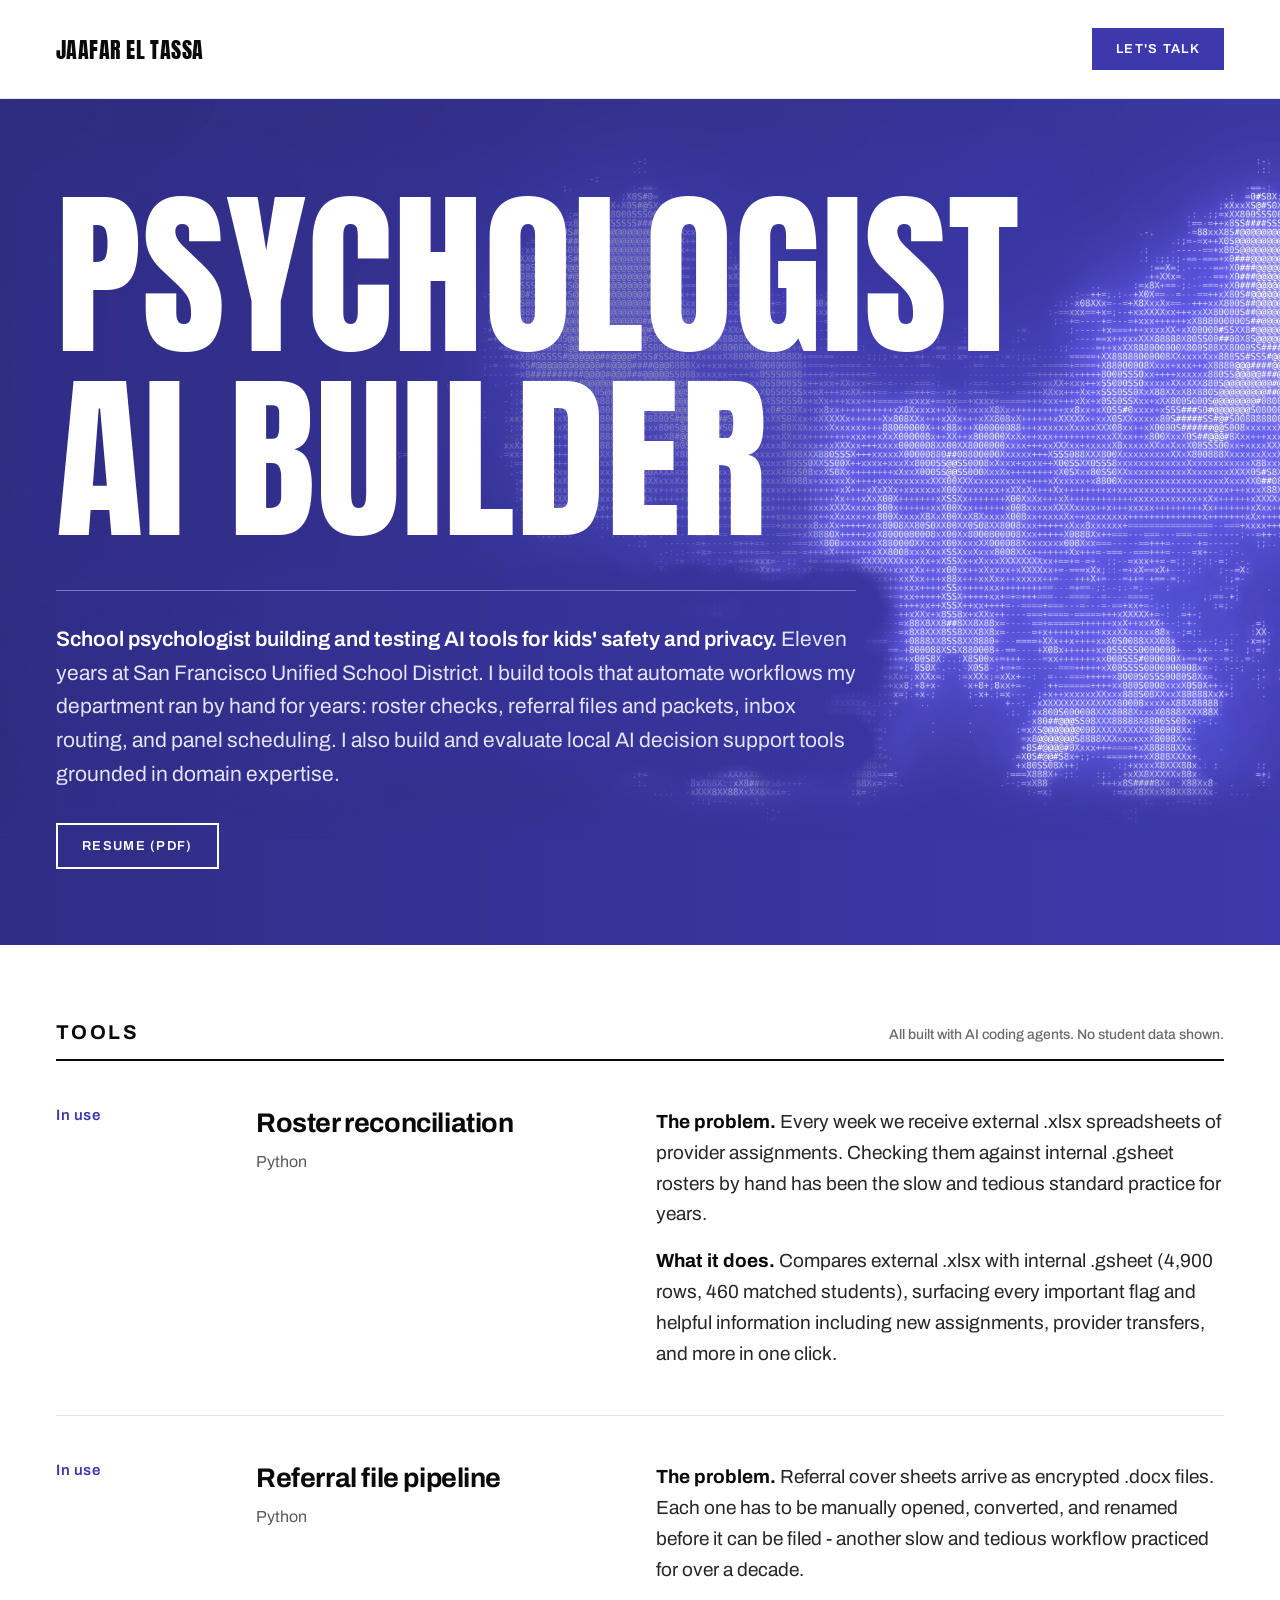
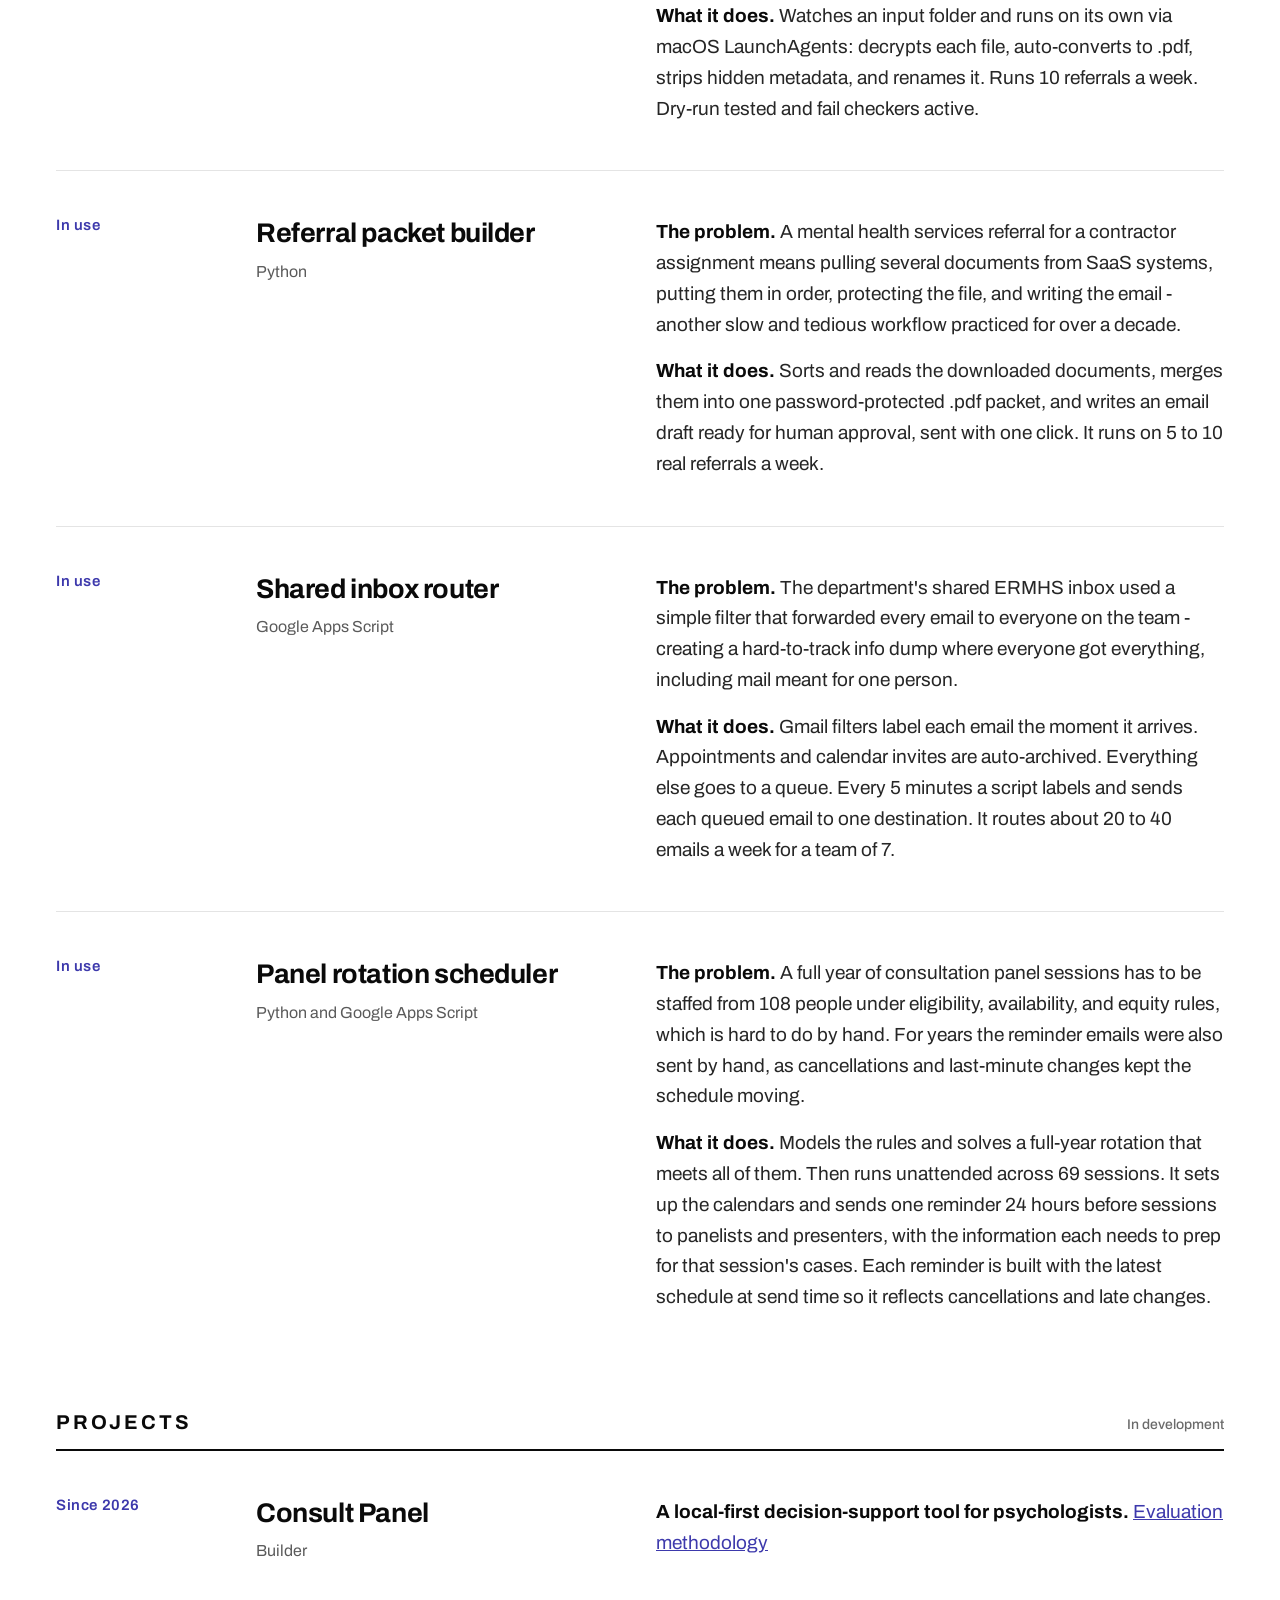
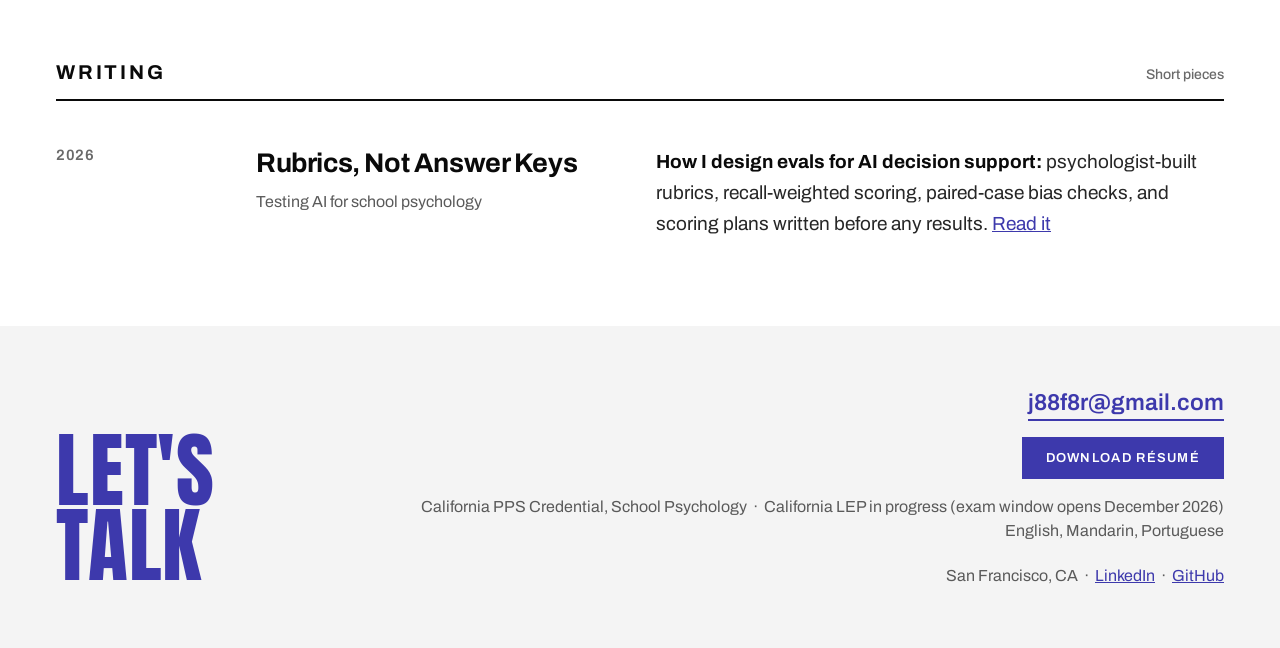
==== index.html @ ced7caca "Temporary preview of site-refresh-2026-10-07 (1c26b8d), noindex, no CNAME" ====
<!doctype html>
<html lang="en">
<head>
<meta charset="utf-8">
<meta name="robots" content="noindex, nofollow">
<meta name="viewport" content="width=device-width, initial-scale=1">
<title>Jaafar El Tassa · School Psychologist</title>
<meta name="description" content="Jaafar El Tassa: school psychologist in San Francisco, building and testing AI tools for kids' safety and privacy.">
<meta property="og:type" content="website">
<meta property="og:title" content="Jaafar El Tassa · School Psychologist">
<meta property="og:description" content="School psychologist and AI builder in San Francisco.">
<meta name="theme-color" content="#3D39AC">
<link rel="icon" href="data:image/svg+xml,%3Csvg xmlns='http://www.w3.org/2000/svg' viewBox='0 0 64 64'%3E%3Crect width='64' height='64' fill='%233D39AC'/%3E%3Cpath d='M38 14v26c0 7-4 11-11 11-3 0-6-1-8-2l2-6c2 1 4 1 5 1 3 0 4-2 4-5V14z' fill='%23fff'/%3E%3C/svg%3E">
<link rel="stylesheet" href="fonts.css">
<style>
  :root {
    --blue: #3D39AC;
    --blue-dark: #302D86;
    --ink: #0A0A0A;
    --body: #262626;
    --muted: #5A5A5A;
    --faint: #6A6A6A;
    --rule: #E4E4E4;
    --paper: #FFFFFF;
    --footer: #F4F4F4;
    --pad: 56px;
    color-scheme: light;
  }
  * { box-sizing: border-box; }
  html { -webkit-text-size-adjust: 100%; }
  body { margin: 0; background: var(--paper); color: var(--ink); font-family: 'Archivo', system-ui, -apple-system, 'Segoe UI', sans-serif; }
  a { color: var(--blue); }
  a:hover { color: var(--blue-dark); }
  a:focus-visible { outline: 3px solid var(--blue); outline-offset: 3px; }
  .wrap { max-width: 1280px; margin: 0 auto; padding: 0 var(--pad); }

  /* Top bar */
  .top { border-bottom: 1px solid var(--rule); }
  .top .wrap { display: flex; justify-content: space-between; align-items: center; padding-top: 28px; padding-bottom: 28px; gap: 16px; }
  .wordmark { font-family: 'Anton', Impact, sans-serif; font-size: 22px; letter-spacing: 0.02em; text-transform: uppercase; }
  .btn { display: inline-block; font-size: 13px; font-weight: 600; letter-spacing: 0.1em; text-transform: uppercase; text-decoration: none; }
  .btn-blue { padding: 14px 24px; background: var(--blue); color: #FFFFFF; }
  .btn-blue:hover { background: var(--blue-dark); color: #FFFFFF; }
  .btn-solid { padding: 14px 24px; background: var(--blue); color: #FFFFFF; }
  .btn-solid:hover { background: var(--blue-dark); color: #FFFFFF; }

  /* Banner */
  .hero { background: var(--blue); color: #FFFFFF; }
  .hero .wrap { padding-top: 84px; padding-bottom: 76px; display: flex; flex-direction: column; gap: 40px; }
  .hero h1 { margin: 0; font-family: 'Anton', Impact, sans-serif; font-weight: 400; font-size: min(180px, calc((100vw - 112px) / 5.6)); line-height: 1.02; letter-spacing: 0.005em; text-transform: uppercase; }
  .hero p { margin: 0; max-width: 800px; font-size: 21px; line-height: 1.6; color: #E4E3F5; border-top: 1px solid #7A77C5; padding-top: 32px; }

  /* Sections */
  .block { padding-top: 52px; }
  .block:first-child { padding-top: 76px; }
  .block-head { display: flex; justify-content: space-between; align-items: baseline; border-bottom: 2px solid var(--ink); padding-bottom: 16px; }
  .block-head h2 { margin: 0; font-size: 20px; font-weight: 700; letter-spacing: 0.14em; text-transform: uppercase; }
  .block-head span { font-size: 14px; font-weight: 500; color: var(--faint); }

  /* Entries */
  .entry { display: grid; grid-template-columns: repeat(12, minmax(0, 1fr)); column-gap: 32px; padding: 46px 0; border-bottom: 1px solid var(--rule); }
  .entry:last-child { border-bottom: 0; }
  .when { grid-column: span 2; font-size: 15px; font-weight: 600; letter-spacing: 0.04em; color: var(--faint); }
  .when.current { color: var(--blue); }
  .role { grid-column: span 4; padding-right: 24px; }
  .role h3 { margin: 0 0 10px; font-size: 27px; font-weight: 700; line-height: 1.2; letter-spacing: -0.015em; }
  .org { margin: 0; font-size: 16px; line-height: 1.5; color: var(--muted); }
  .points { grid-column: span 6; margin: 0; padding: 0; list-style: none; display: flex; flex-direction: column; gap: 16px; font-size: 19px; line-height: 1.62; color: var(--body); }
  .points strong { font-weight: 700; color: var(--ink); }

  /* Contact */
  .contact { margin-top: 40px; background: var(--footer); }
  .contact .wrap { padding-top: 64px; padding-bottom: 64px; display: flex; justify-content: space-between; align-items: flex-end; gap: 48px; }
  .talk { margin: 0; font-family: 'Anton', Impact, sans-serif; font-weight: 400; font-size: 82px; line-height: 0.92; letter-spacing: 0.01em; text-transform: uppercase; color: var(--blue); }
  .contact-links { display: flex; flex-direction: column; gap: 16px; align-items: flex-end; }
  .email { font-size: 23px; font-weight: 600; text-decoration: none; border-bottom: 2px solid var(--blue); padding-bottom: 4px; }
  .meta { margin-top: 8px; font-size: 16px; color: var(--muted); }
  .note { font-size: 14px; color: var(--muted); }

  /* Phone and narrow tablet */
  @media (max-width: 860px) {
    :root { --pad: 20px; }
    .top .wrap { padding-top: 16px; padding-bottom: 16px; }
    .wordmark { font-size: 16px; }
    .btn-blue { padding: 15px 18px; font-size: 11px; }
    .hero .wrap { padding-top: 44px; padding-bottom: 40px; gap: 28px; }
    .hero h1 { font-size: calc((100vw - 40px) / 5.6); line-height: 1.02; }
    .hero p { font-size: 18px; padding-top: 24px; }
    .block, .block:first-child { padding-top: 40px; }
    .block + .block { padding-top: 28px; }
    .block-head { padding-bottom: 12px; }
    .block-head h2 { font-size: 17px; }
    .block-head span { display: none; }
    .entry { display: flex; flex-direction: column; gap: 12px; padding: 30px 0; }
    .when { font-size: 13px; letter-spacing: 0.06em; text-transform: uppercase; }
    .role { padding-right: 0; }
    .role h3 { font-size: 24px; margin-bottom: 12px; }
    .org { font-size: 15px; }
    .points { gap: 14px; font-size: 17px; margin-top: 6px; }
    .contact .wrap { flex-direction: column; align-items: stretch; gap: 20px; padding-top: 40px; padding-bottom: 40px; }
    .talk { font-size: 52px; }
    .talk br { display: none; }
    .contact-links { align-items: flex-start; gap: 20px; }
    .email { font-size: 18px; }
    .btn-solid { align-self: stretch; text-align: center; font-size: 12px; padding: 17px 20px; }
    .meta { margin-top: 0; font-size: 15px; }
  }

  /* ---- Added for the new sections (same tokens as above) ---- */
  .hero p strong { color: #FFFFFF; font-weight: 600; }
  .hero a { color: #FFFFFF; }
  .hero a:hover { color: #E4E3F5; }
  .hero .btn-ghost { align-self: flex-start; margin-top: -8px; padding: 14px 24px; border: 2px solid #FFFFFF; color: #FFFFFF; }
  .hero .btn-ghost:hover { background: #FFFFFF; color: var(--blue); }
  .creds { font-size: 16px; line-height: 1.5; color: var(--muted); text-align: right; }
  @media (max-width: 860px) {
    .creds { font-size: 15px; text-align: left; }
    .block-head { flex-wrap: wrap; row-gap: 6px; }
    .block-head span.keep { display: block; width: 100%; font-size: 13px; }
    .hero .btn-ghost { align-self: stretch; margin-top: -4px; text-align: center; font-size: 12px; padding: 15px 20px; }
  }
  /* ---- Hero inkblot v9 (hero-ink-v9.js + fallback videos) ---- */
  .hero { position: relative; overflow: hidden; isolation: isolate; background: linear-gradient(90deg, #302D86, #3D39AC); }
  .hero-bg { position: absolute; z-index: -1; pointer-events: none; display: block; }
  /* No-JS / pre-JS defaults. hero-ink-v9.js then positions the active video exactly where the live blot goes
     and replaces these masks with a per-text-line mask (also applied to the poster). */
  .hero-bg-d { top: 0; right: 0; width: 100%; height: 100%; object-fit: cover; object-position: 100% 0%;
    -webkit-mask-image: linear-gradient(90deg, transparent calc(100% - 330px), #000 calc(100% - 170px));
            mask-image: linear-gradient(90deg, transparent calc(100% - 330px), #000 calc(100% - 170px)); }
  .hero-bg-m { display: none; }
  @media (max-width: 860px) {
    .hero { background: #3D39AC; }
    .hero .wrap { padding-top: calc(min(100vw, 560px) * 0.359); }   /* top zone for the blot: 140 px at 390 px wide */
    .hero-bg-d { display: none; }
    .hero-bg-m { display: block; top: 0; right: 0; width: min(100%, 560px); height: auto; aspect-ratio: 1080 / 1152;
      -webkit-mask-image: linear-gradient(#000 30%, rgba(0,0,0,.3) 35%, rgba(0,0,0,.3) 62%, transparent 70%);
              mask-image: linear-gradient(#000 30%, rgba(0,0,0,.3) 35%, rgba(0,0,0,.3) 62%, transparent 70%); }
  }
  .hero-ink { opacity: 0; transition: opacity .8s ease; }
  .hero-ink.on { opacity: 1; }
  .ink-live video.hero-bg { visibility: hidden; }
  /* ------------------------------------------------------------- */
</style>
</head>
<body>

<header class="top">
  <div class="wrap">
    <span class="wordmark">Jaafar El Tassa</span>
    <a class="btn btn-blue" href="#contact" data-e="moc.liamg|r8f88j">Let's talk</a>
  </div>
</header>

<section class="hero">
  <video class="hero-bg hero-bg-d" muted loop playsinline preload="none" poster="assets/hero/hero-poster-v9.jpg" aria-hidden="true" tabindex="-1" disablepictureinpicture>
    <source src="assets/hero/hero-loop-v9.webm" type="video/webm">
    <source src="assets/hero/hero-loop-v9.mp4" type="video/mp4">
  </video>
  <video class="hero-bg hero-bg-m" muted loop playsinline preload="none" poster="assets/hero/hero-poster-v9-mobile.jpg" aria-hidden="true" tabindex="-1" disablepictureinpicture>
    <source src="assets/hero/hero-loop-v9-mobile.webm" type="video/webm">
    <source src="assets/hero/hero-loop-v9-mobile.mp4" type="video/mp4">
  </video>
  <div class="wrap">
    <h1>Psychologist<br>AI Builder</h1>
    <p><strong>School psychologist building and testing AI tools for kids' safety and privacy.</strong> Eleven years at San Francisco Unified School District. I build tools that automate workflows my department ran by hand for years: roster checks, referral files and packets, inbox routing, and panel scheduling. I also build and evaluate local AI decision support tools grounded in domain expertise.</p>
    <a class="btn btn-ghost" href="Jaafar_El_Tassa_Resume.pdf">Resume (PDF)</a>
  </div>
</section>

<main class="wrap">

  <!-- ============ TOOLS ============ -->
  <section class="block">
    <div class="block-head">
      <h2>Tools</h2>
      <span class="keep">All built with AI coding agents. No student data shown.</span>
    </div>

    <article class="entry">
      <div class="when current">In use</div>
      <div class="role">
        <h3>Roster reconciliation</h3>
        <p class="org">Python</p>
      </div>
      <ul class="points">
        <li><strong>The problem.</strong> Every week we receive external .xlsx spreadsheets of provider assignments. Checking them against internal .gsheet rosters by hand has been the slow and tedious standard practice for years.</li>
        <li><strong>What it does.</strong> Compares external .xlsx with internal .gsheet (4,900 rows, 460 matched students), surfacing every important flag and helpful information including new assignments, provider transfers, and more in one click.</li>
      </ul>
    </article>
    <article class="entry">
      <div class="when current">In use</div>
      <div class="role">
        <h3>Referral file pipeline</h3>
        <p class="org">Python</p>
      </div>
      <ul class="points">
        <li><strong>The problem.</strong> Referral cover sheets arrive as encrypted .docx files. Each one has to be manually opened, converted, and renamed before it can be filed - another slow and tedious workflow practiced for over a decade.</li>
        <li><strong>What it does.</strong> Watches an input folder and runs on its own via macOS LaunchAgents: decrypts each file, auto-converts to .pdf, strips hidden metadata, and renames it. Runs 10 referrals a week. Dry-run tested and fail checkers active.</li>
      </ul>
    </article>
    <article class="entry">
      <div class="when current">In use</div>
      <div class="role">
        <h3>Referral packet builder</h3>
        <p class="org">Python</p>
      </div>
      <ul class="points">
        <li><strong>The problem.</strong> A mental health services referral for a contractor assignment means pulling several documents from SaaS systems, putting them in order, protecting the file, and writing the email - another slow and tedious workflow practiced for over a decade.</li>
        <li><strong>What it does.</strong> Sorts and reads the downloaded documents, merges them into one password-protected .pdf packet, and writes an email draft ready for human approval, sent with one click. It runs on 5 to 10 real referrals a week.</li>
      </ul>
    </article>
    <article class="entry">
      <div class="when current">In use</div>
      <div class="role">
        <h3>Shared inbox router</h3>
        <p class="org">Google Apps Script</p>
      </div>
      <ul class="points">
        <li><strong>The problem.</strong> The department's shared ERMHS inbox used a simple filter that forwarded every email to everyone on the team - creating a hard-to-track info dump where everyone got everything, including mail meant for one person.</li>
        <li><strong>What it does.</strong> Gmail filters label each email the moment it arrives. Appointments and calendar invites are auto-archived. Everything else goes to a queue. Every 5 minutes a script labels and sends each queued email to one destination. It routes about 20 to 40 emails a week for a team of 7.</li>
      </ul>
    </article>
    <article class="entry">
      <div class="when current">In use</div>
      <div class="role">
        <h3>Panel rotation scheduler</h3>
        <p class="org">Python and Google Apps Script</p>
      </div>
      <ul class="points">
        <li><strong>The problem.</strong> A full year of consultation panel sessions has to be staffed from 108 people under eligibility, availability, and equity rules, which is hard to do by hand. For years the reminder emails were also sent by hand, as cancellations and last-minute changes kept the schedule moving.</li>
        <li><strong>What it does.</strong> Models the rules and solves a full-year rotation that meets all of them. Then runs unattended across 69 sessions. It sets up the calendars and sends one reminder 24 hours before sessions to panelists and presenters, with the information each needs to prep for that session's cases. Each reminder is built with the latest schedule at send time so it reflects cancellations and late changes.</li>
      </ul>
    </article>
  </section>

  <!-- ============ CONSULT PANEL ============ -->
  <section class="block">
    <div class="block-head">
      <h2>Projects</h2>
      <span>In development</span>
    </div>

    <article class="entry">
      <div class="when current">Since 2026</div>
      <div class="role">
        <h3>Consult Panel</h3>
        <p class="org">Builder</p>
      </div>
      <ul class="points">
        <li><strong>A local-first decision-support tool for psychologists.</strong> <a href="https://github.com/888bold888/criterium-methodology">Evaluation methodology</a></li>
      </ul>
    </article>
  </section>

  <!-- ============ WRITING ============ -->
  <section class="block">
    <div class="block-head">
      <h2>Writing</h2>
      <span>Short pieces</span>
    </div>

    <article class="entry">
      <div class="when">2026</div>
      <div class="role">
        <h3>Rubrics, Not Answer Keys</h3>
        <p class="org">Testing AI for school psychology</p>
      </div>
      <ul class="points">
        <li><strong>How I design evals for AI decision support:</strong> psychologist-built rubrics, recall-weighted scoring, paired-case bias checks, and scoring plans written before any results. <a href="writing/rubrics-not-answer-keys.html">Read it</a></li>
      </ul>
    </article>
  </section>

</main>

<footer class="contact" id="contact">
  <div class="wrap">
    <h2 class="talk">Let's<br> talk</h2>
    <div class="contact-links">
      <a class="email" href="#contact" data-e="moc.liamg|r8f88j" data-show>Email me</a>
      <noscript><span class="note">My email address is in the résumé PDF.</span></noscript>
      <a class="btn btn-solid" href="Jaafar_El_Tassa_Resume.pdf">Download résumé</a>
      <span class="creds">California PPS Credential, School Psychology &nbsp;&middot;&nbsp; California LEP in progress (exam window opens December 2026)<br>English, Mandarin, Portuguese</span>
      <span class="meta">San Francisco, CA &nbsp;&middot;&nbsp; <a href="https://linkedin.com/in/eltassa">LinkedIn</a> &nbsp;&middot;&nbsp; <a href="https://github.com/888bold888">GitHub</a></span>
    </div>
  </div>
</footer>

<script>
  // Builds the email links in the browser so the address never appears in the page source.
  document.querySelectorAll('[data-e]').forEach(function (a) {
    var addr = a.getAttribute('data-e').split('').reverse().join('').replace('|', '@');
    a.href = 'mailto:' + addr;
    if (a.hasAttribute('data-show')) a.textContent = addr;
  });
</script>
<script src="assets/hero/hero-ink-v9.js"></script>
</body>
</html>
---- fonts.css ----
/* Self-hosted fonts: Anton and Archivo (SIL Open Font License). No requests to Google. Do not edit. */
@font-face{font-family:'Anton';font-style:normal;font-weight:400;font-display:swap;src:url([data-uri]) format('woff2');}
@font-face{font-family:'Archivo';font-style:normal;font-weight:400;font-display:swap;src:url([data-uri]) format('woff2');}
@font-face{font-family:'Archivo';font-style:normal;font-weight:500;font-display:swap;src:url([data-uri]) format('woff2');}
@font-face{font-family:'Archivo';font-style:normal;font-weight:600;font-display:swap;src:url([data-uri]) format('woff2');}
@font-face{font-family:'Archivo';font-style:normal;font-weight:700;font-display:swap;src:url([data-uri]) format('woff2');}
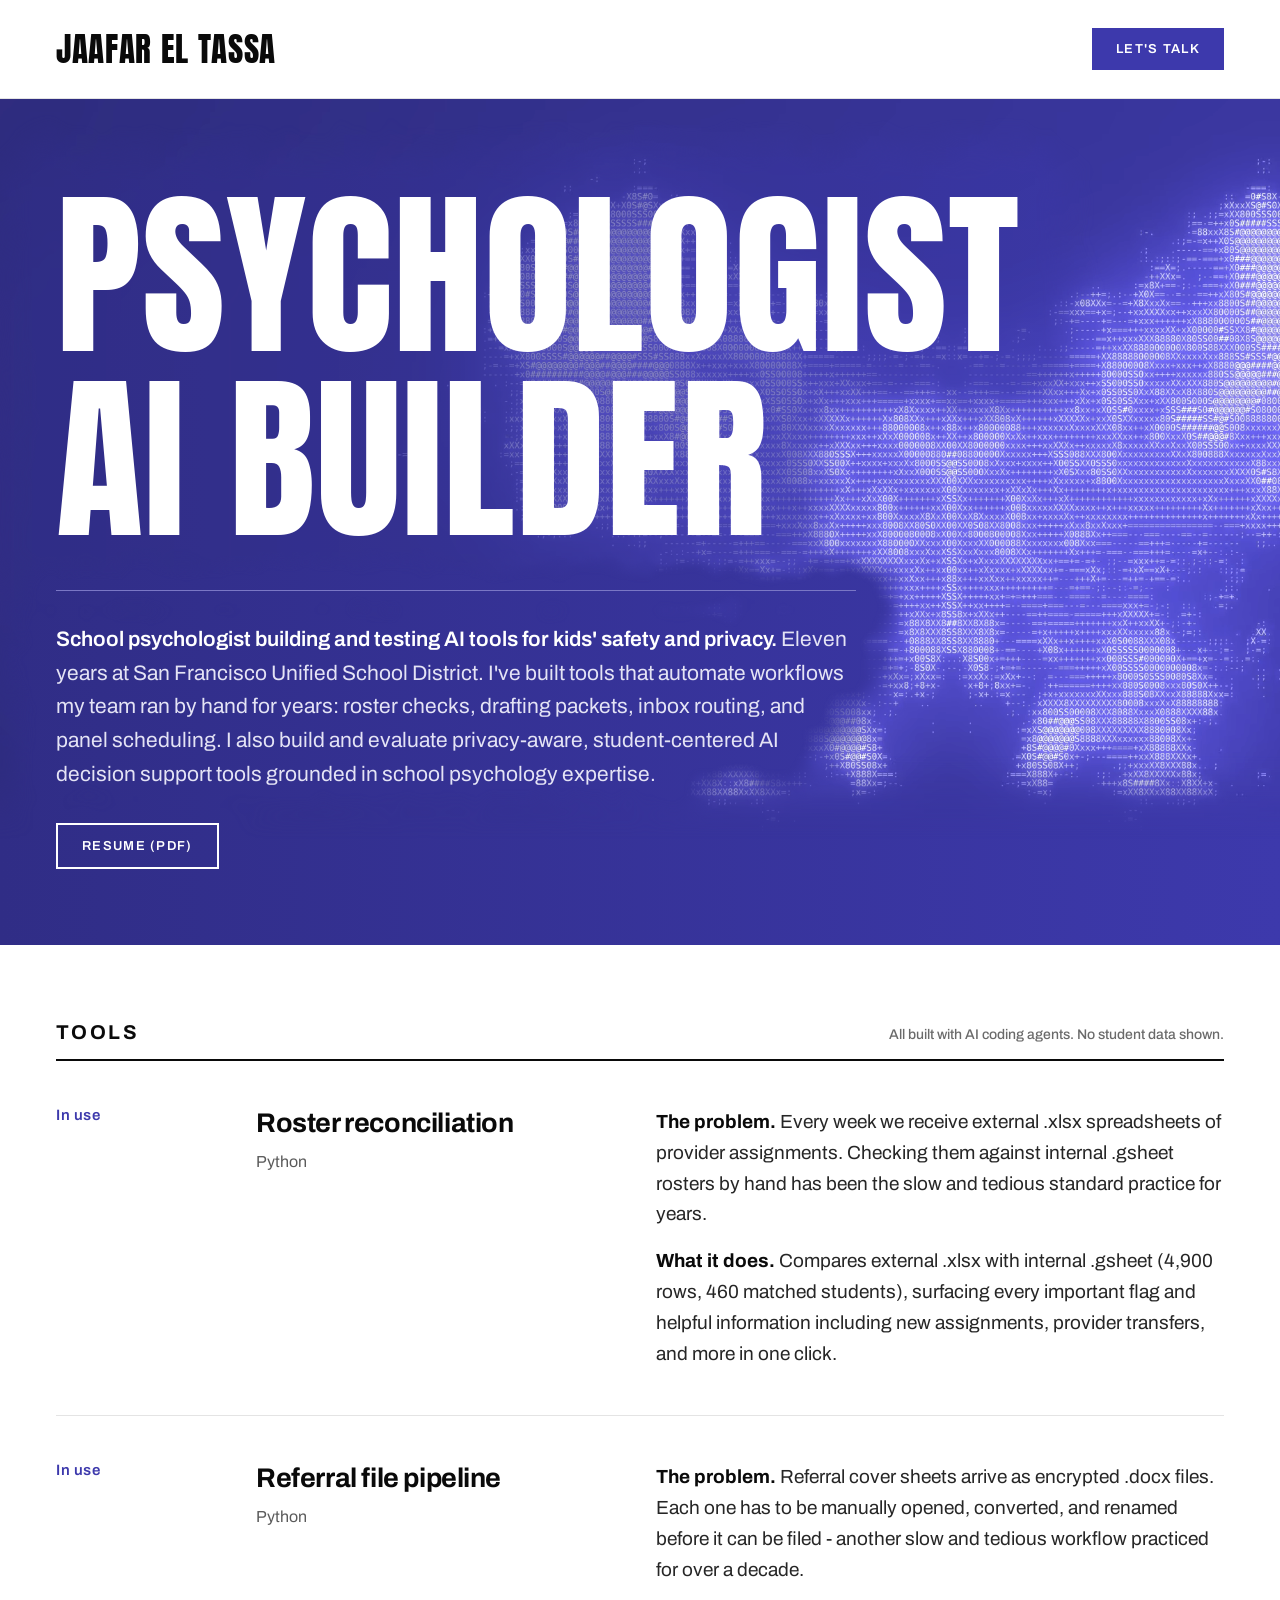
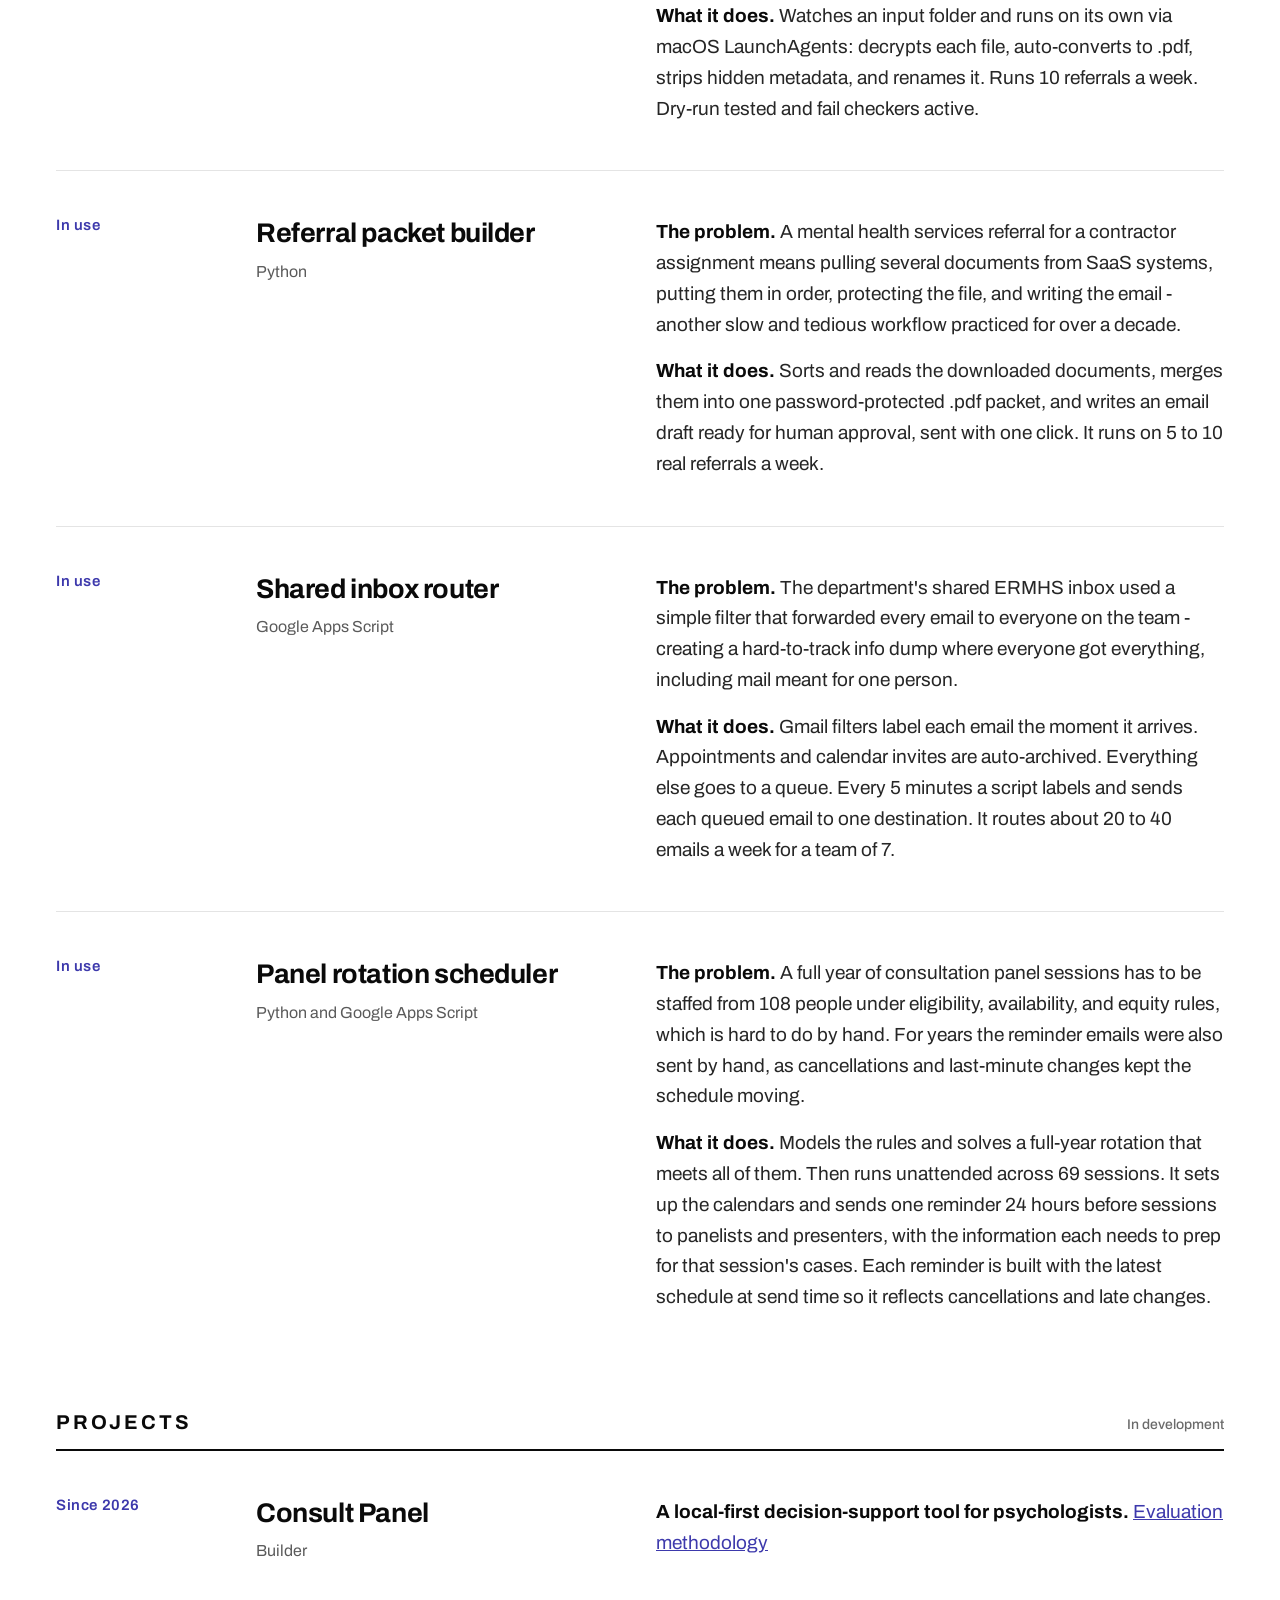
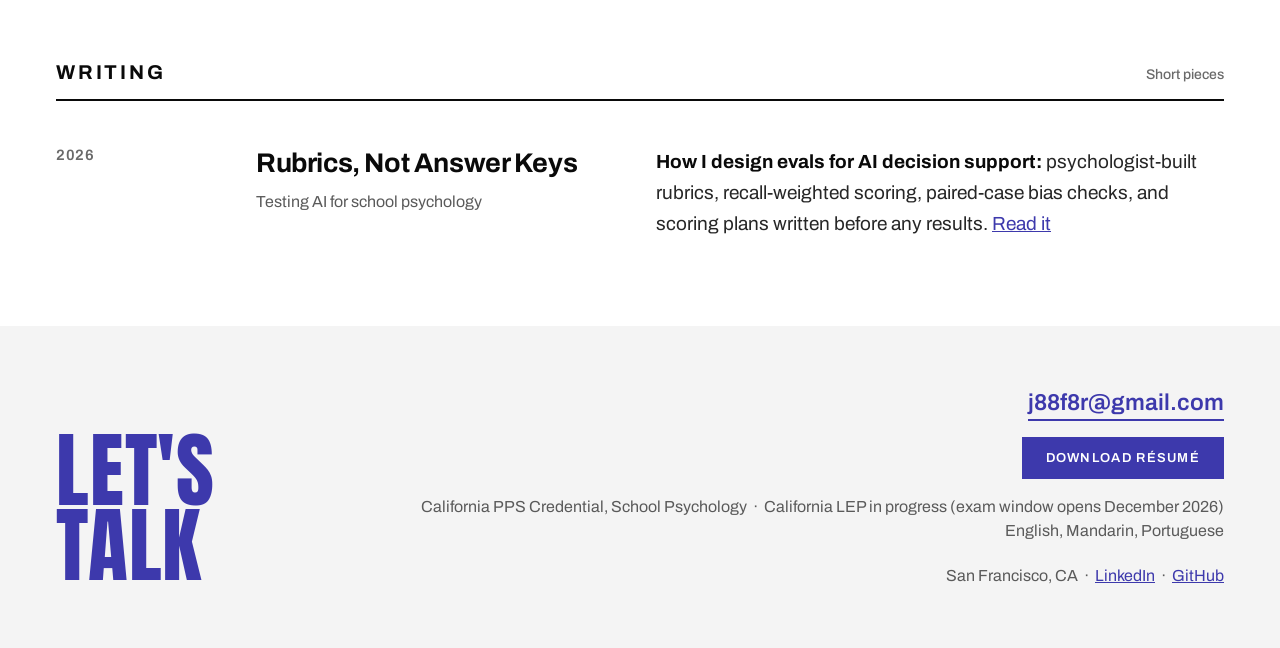
==== commit c783245e: "Refresh preview to site branch 4eddcd7 (new hero intro, larger wordmark), noindex, no CNAME" ====
--- a/index.html
+++ b/index.html
@@ -37,7 +37,7 @@
   /* Top bar */
   .top { border-bottom: 1px solid var(--rule); }
   .top .wrap { display: flex; justify-content: space-between; align-items: center; padding-top: 28px; padding-bottom: 28px; gap: 16px; }
-  .wordmark { font-family: 'Anton', Impact, sans-serif; font-size: 22px; letter-spacing: 0.02em; text-transform: uppercase; }
+  .wordmark { font-family: 'Anton', Impact, sans-serif; font-size: 33px; line-height: 1; letter-spacing: 0.02em; text-transform: uppercase; }
   .btn { display: inline-block; font-size: 13px; font-weight: 600; letter-spacing: 0.1em; text-transform: uppercase; text-decoration: none; }
   .btn-blue { padding: 14px 24px; background: var(--blue); color: #FFFFFF; }
   .btn-blue:hover { background: var(--blue-dark); color: #FFFFFF; }
@@ -81,7 +81,7 @@
   @media (max-width: 860px) {
     :root { --pad: 20px; }
     .top .wrap { padding-top: 16px; padding-bottom: 16px; }
-    .wordmark { font-size: 16px; }
+    .wordmark { font-size: 22px; }
     .btn-blue { padding: 15px 18px; font-size: 11px; }
     .hero .wrap { padding-top: 44px; padding-bottom: 40px; gap: 28px; }
     .hero h1 { font-size: calc((100vw - 40px) / 5.6); line-height: 1.02; }
@@ -162,7 +162,7 @@
   </video>
   <div class="wrap">
     <h1>Psychologist<br>AI Builder</h1>
-    <p><strong>School psychologist building and testing AI tools for kids' safety and privacy.</strong> Eleven years at San Francisco Unified School District. I build tools that automate workflows my department ran by hand for years: roster checks, referral files and packets, inbox routing, and panel scheduling. I also build and evaluate local AI decision support tools grounded in domain expertise.</p>
+    <p><strong>School psychologist building and testing AI tools for kids' safety and privacy.</strong> Eleven years at San Francisco Unified School District. I've built tools that automate workflows my team ran by hand for years: roster checks, drafting packets, inbox routing, and panel scheduling. I also build and evaluate privacy-aware, student-centered AI decision support tools grounded in school psychology expertise.</p>
     <a class="btn btn-ghost" href="Jaafar_El_Tassa_Resume.pdf">Resume (PDF)</a>
   </div>
 </section>
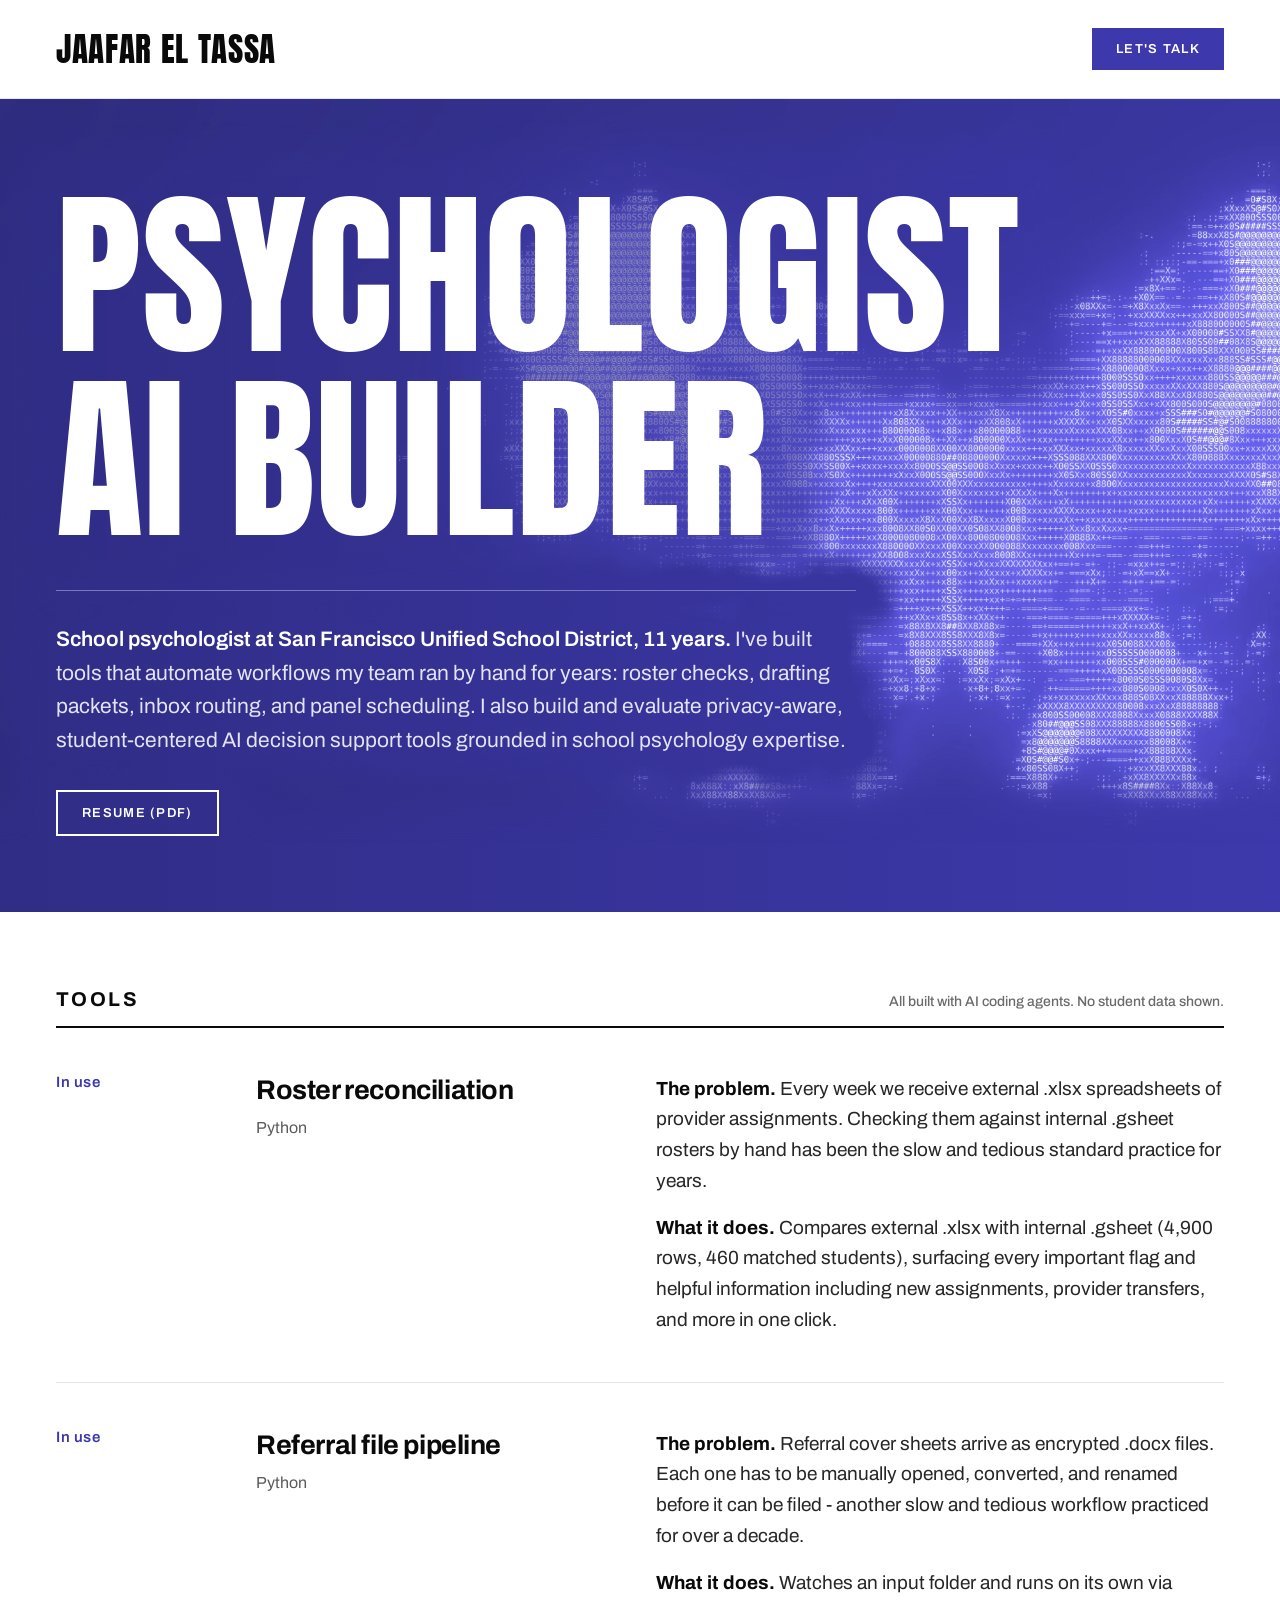
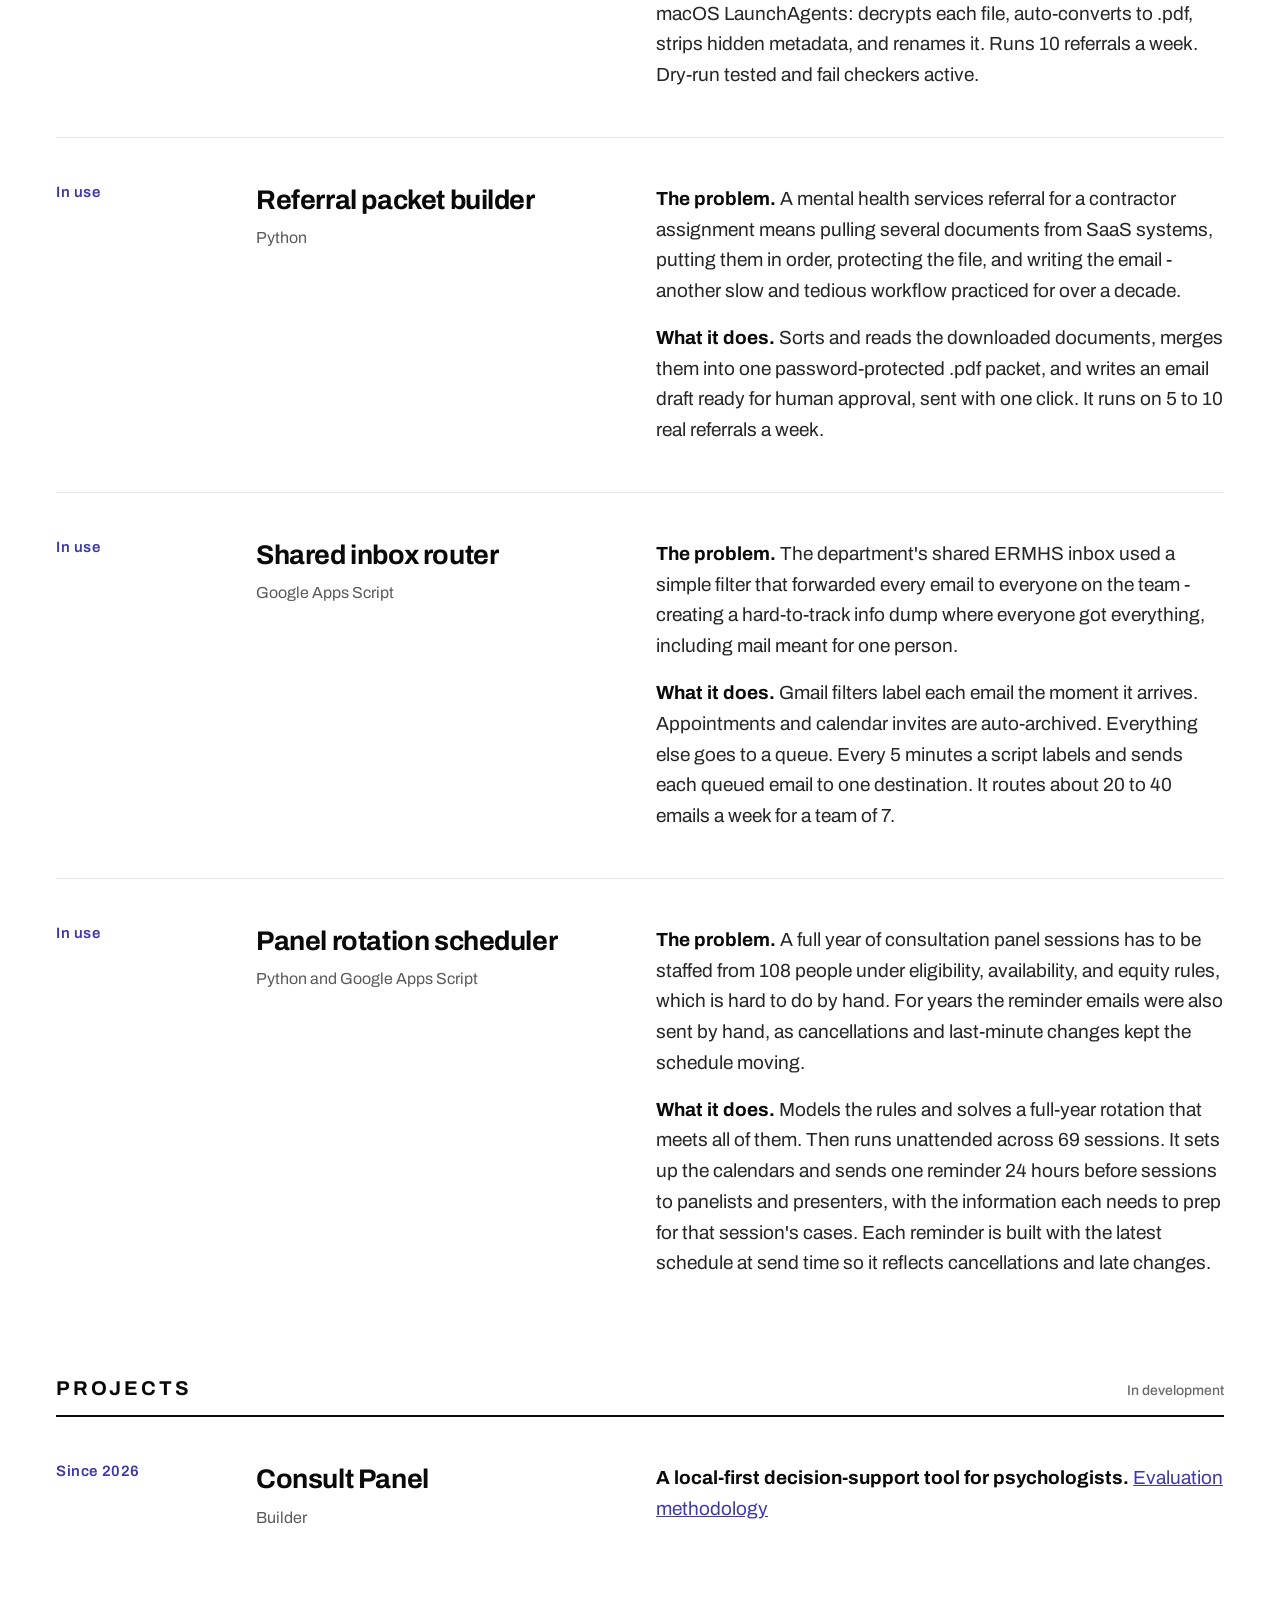
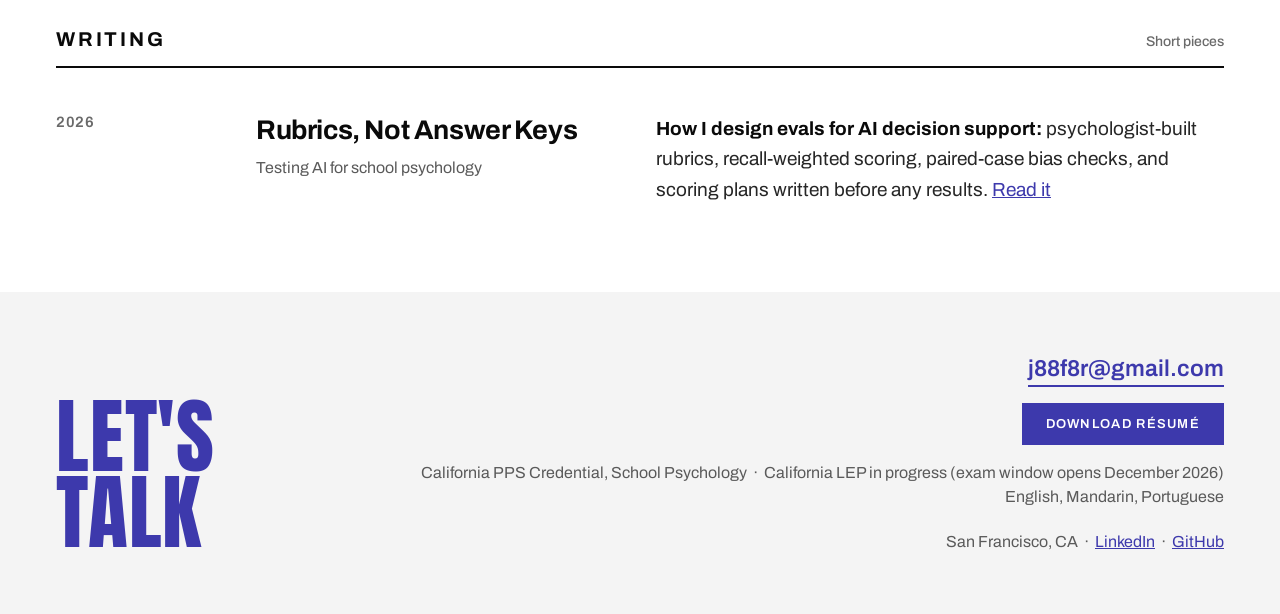
==== commit 803c4bbb: "Refresh preview to site branch 24310b8 (new hero lead), noindex, no CNAME" ====
--- a/index.html
+++ b/index.html
@@ -162,7 +162,7 @@
   </video>
   <div class="wrap">
     <h1>Psychologist<br>AI Builder</h1>
-    <p><strong>School psychologist building and testing AI tools for kids' safety and privacy.</strong> Eleven years at San Francisco Unified School District. I've built tools that automate workflows my team ran by hand for years: roster checks, drafting packets, inbox routing, and panel scheduling. I also build and evaluate privacy-aware, student-centered AI decision support tools grounded in school psychology expertise.</p>
+    <p><strong>School psychologist at San Francisco Unified School District, 11 years.</strong> I've built tools that automate workflows my team ran by hand for years: roster checks, drafting packets, inbox routing, and panel scheduling. I also build and evaluate privacy-aware, student-centered AI decision support tools grounded in school psychology expertise.</p>
     <a class="btn btn-ghost" href="Jaafar_El_Tassa_Resume.pdf">Resume (PDF)</a>
   </div>
 </section>
@@ -294,6 +294,6 @@
     if (a.hasAttribute('data-show')) a.textContent = addr;
   });
 </script>
-<script src="assets/hero/hero-ink-v9.js"></script>
+<script src="assets/hero/hero-ink-v10.js"></script>
 </body>
 </html>
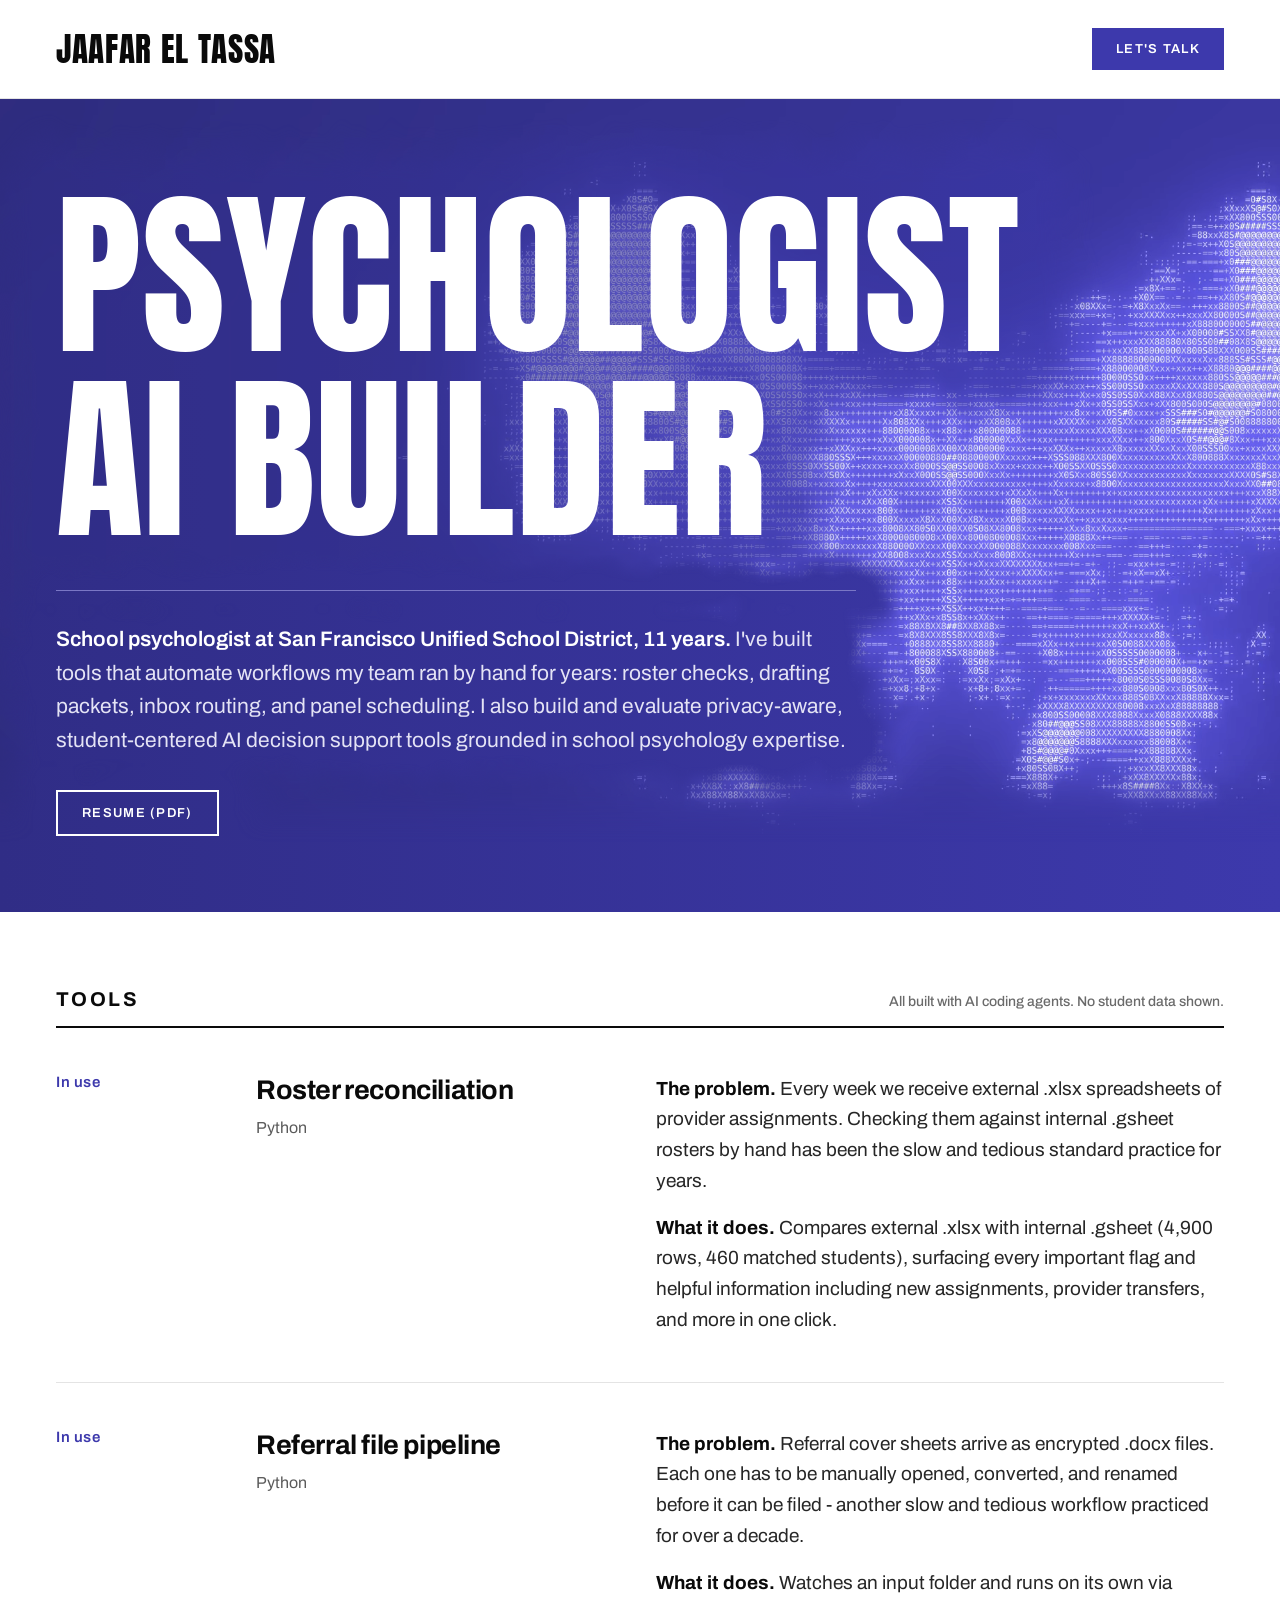
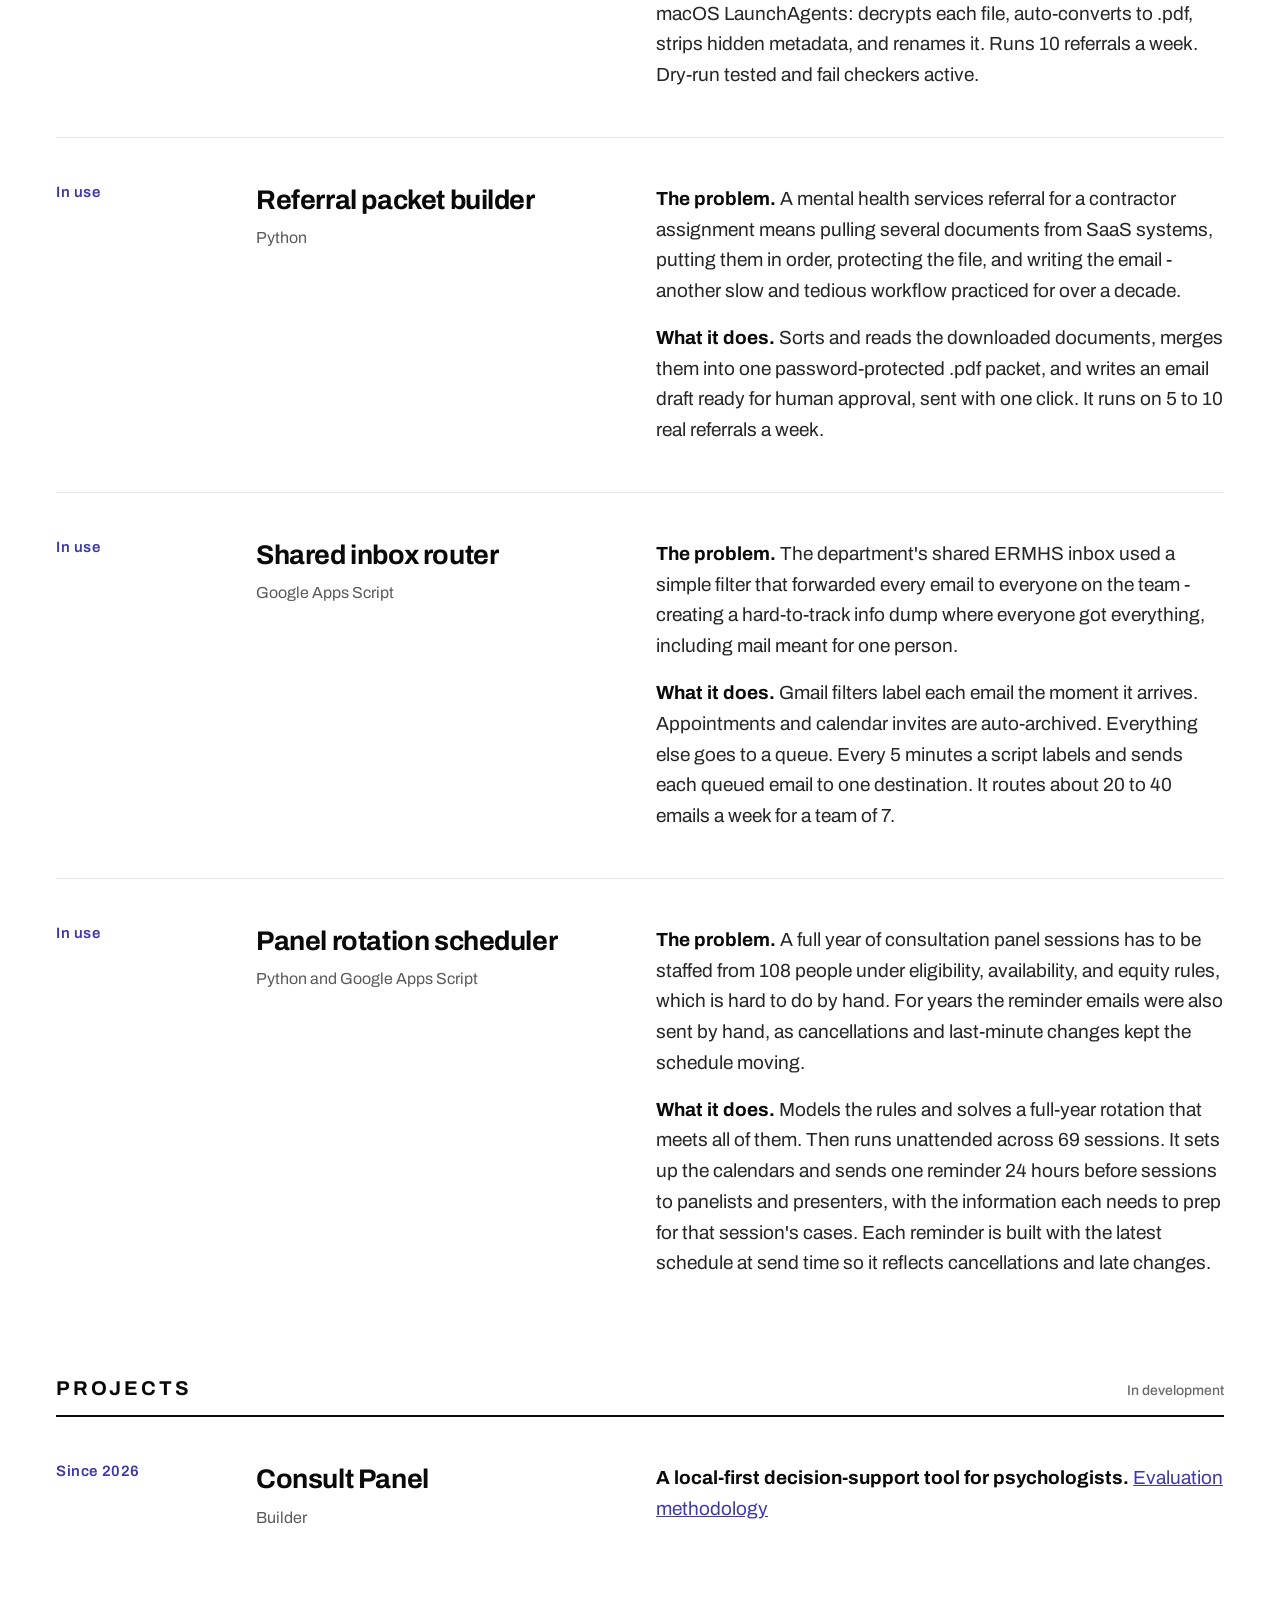
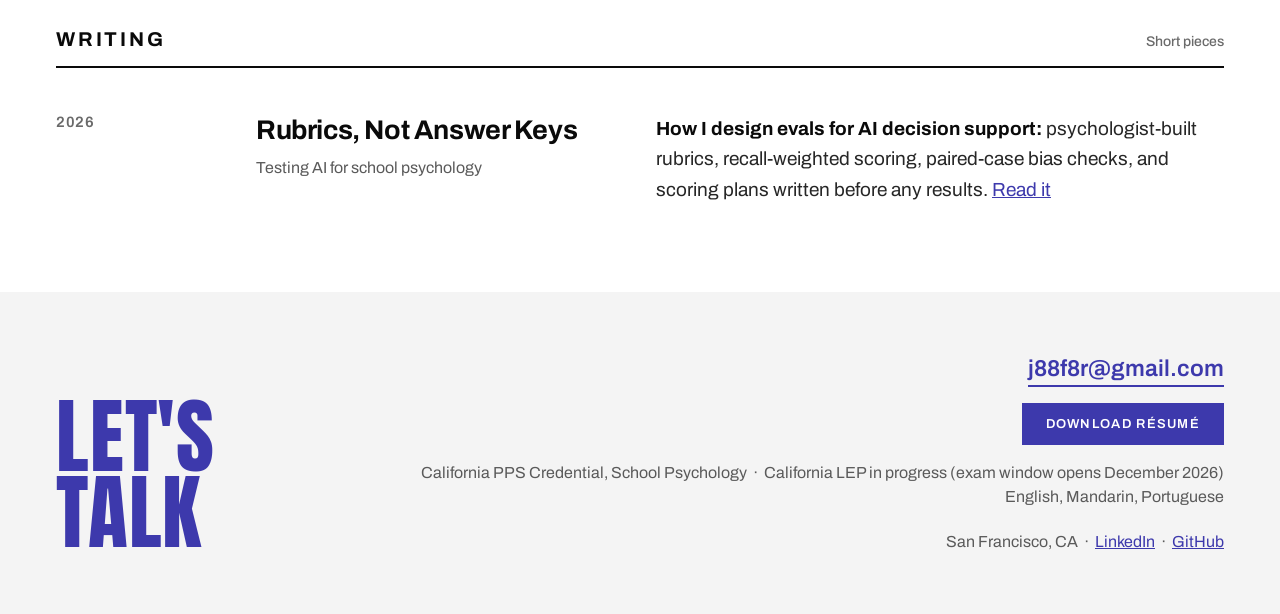
==== commit 5bbb718d: "Refresh preview to site branch 3503728 (1600px frame, new meta description), noindex, no CNAME" ====
--- a/index.html
+++ b/index.html
@@ -5,7 +5,7 @@
 <meta name="robots" content="noindex, nofollow">
 <meta name="viewport" content="width=device-width, initial-scale=1">
 <title>Jaafar El Tassa · School Psychologist</title>
-<meta name="description" content="Jaafar El Tassa: school psychologist in San Francisco, building and testing AI tools for kids' safety and privacy.">
+<meta name="description" content="Jaafar El Tassa: school psychologist in San Francisco building and evaluating privacy-aware, student-centered AI decision support tools.">
 <meta property="og:type" content="website">
 <meta property="og:title" content="Jaafar El Tassa · School Psychologist">
 <meta property="og:description" content="School psychologist and AI builder in San Francisco.">
@@ -32,7 +32,7 @@
   a { color: var(--blue); }
   a:hover { color: var(--blue-dark); }
   a:focus-visible { outline: 3px solid var(--blue); outline-offset: 3px; }
-  .wrap { max-width: 1280px; margin: 0 auto; padding: 0 var(--pad); }
+  .wrap { max-width: 1600px; margin: 0 auto; padding: 0 var(--pad); }
 
   /* Top bar */
   .top { border-bottom: 1px solid var(--rule); }
@@ -65,7 +65,7 @@
   .role { grid-column: span 4; padding-right: 24px; }
   .role h3 { margin: 0 0 10px; font-size: 27px; font-weight: 700; line-height: 1.2; letter-spacing: -0.015em; }
   .org { margin: 0; font-size: 16px; line-height: 1.5; color: var(--muted); }
-  .points { grid-column: span 6; margin: 0; padding: 0; list-style: none; display: flex; flex-direction: column; gap: 16px; font-size: 19px; line-height: 1.62; color: var(--body); }
+  .points { grid-column: span 6; max-width: 680px; margin: 0; padding: 0; list-style: none; display: flex; flex-direction: column; gap: 16px; font-size: 19px; line-height: 1.62; color: var(--body); }
   .points strong { font-weight: 700; color: var(--ink); }
 
   /* Contact */
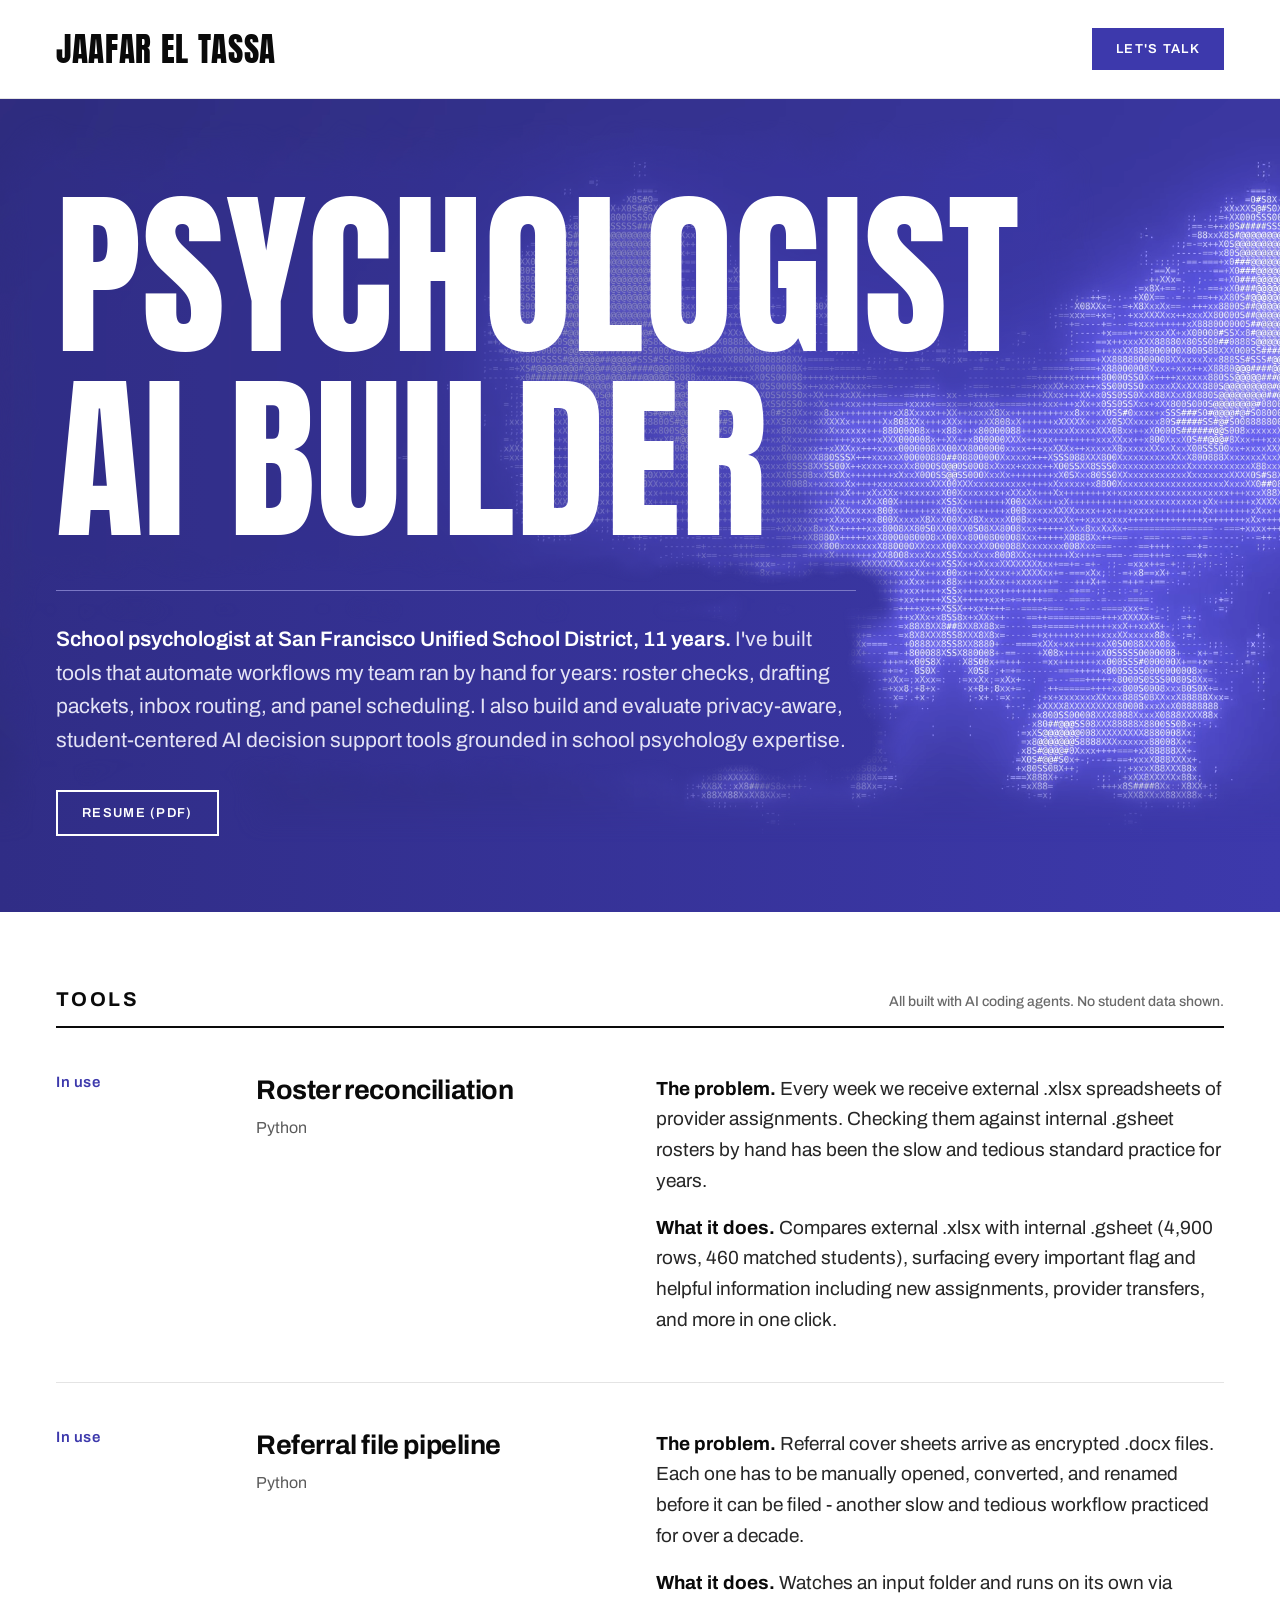
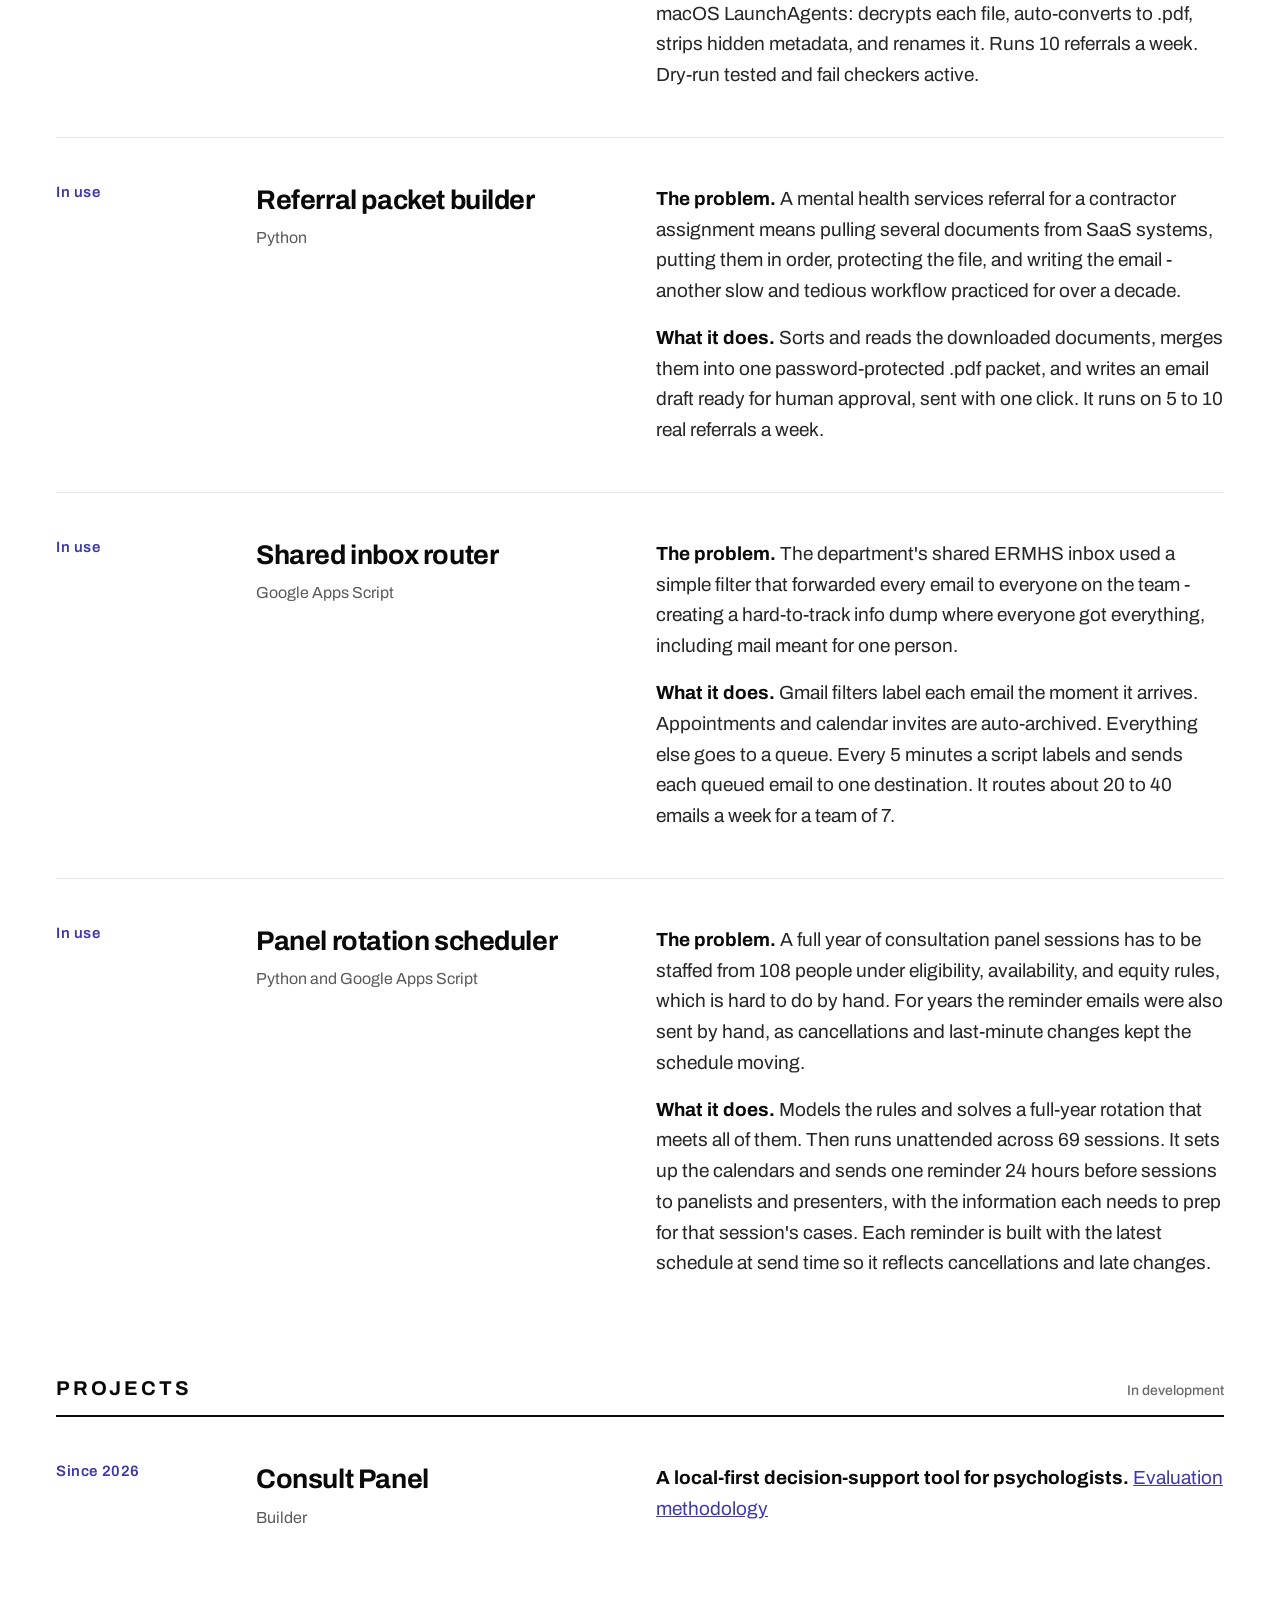
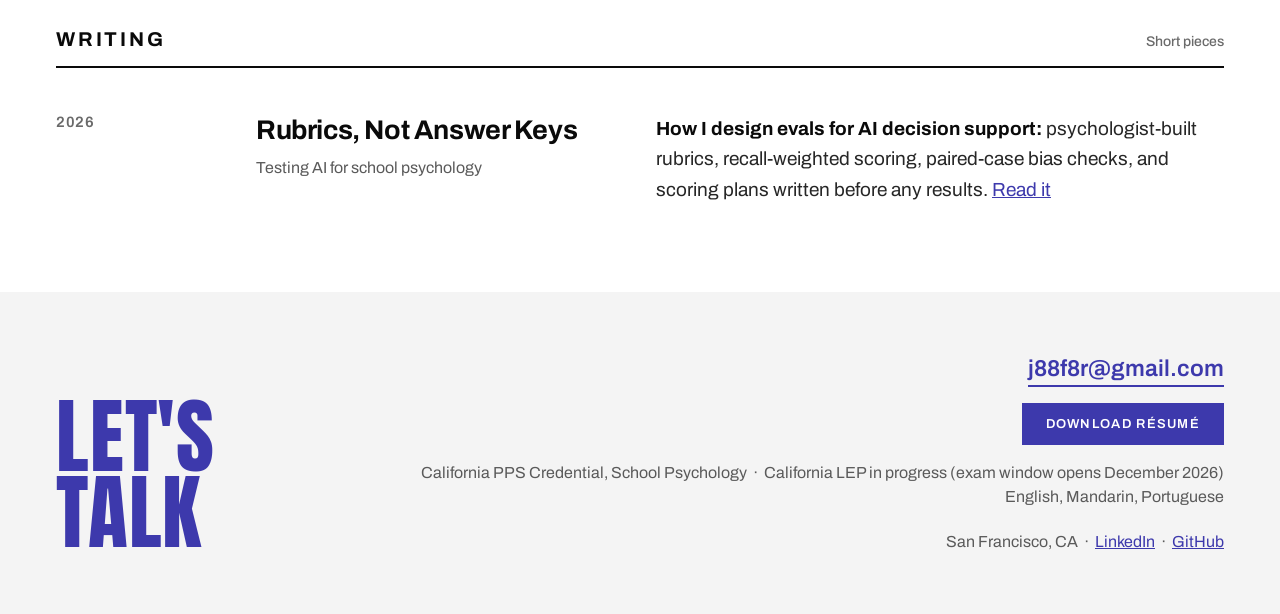
==== commit d796ea68: "Preview: j88f8r links, resume update" ====
--- a/index.html
+++ b/index.html
@@ -1,8 +1,8 @@
 <!doctype html>
 <html lang="en">
 <head>
+<meta name="robots" content="noindex, nofollow">
 <meta charset="utf-8">
-<meta name="robots" content="noindex, nofollow">
 <meta name="viewport" content="width=device-width, initial-scale=1">
 <title>Jaafar El Tassa · School Psychologist</title>
 <meta name="description" content="Jaafar El Tassa: school psychologist in San Francisco building and evaluating privacy-aware, student-centered AI decision support tools.">
@@ -247,7 +247,7 @@
         <p class="org">Builder</p>
       </div>
       <ul class="points">
-        <li><strong>A local-first decision-support tool for psychologists.</strong> <a href="https://github.com/888bold888/criterium-methodology">Evaluation methodology</a></li>
+        <li><strong>A local-first decision-support tool for psychologists.</strong> <a href="https://github.com/j88f8r/criterium-methodology">Evaluation methodology</a></li>
       </ul>
     </article>
   </section>
@@ -281,7 +281,7 @@
       <noscript><span class="note">My email address is in the résumé PDF.</span></noscript>
       <a class="btn btn-solid" href="Jaafar_El_Tassa_Resume.pdf">Download résumé</a>
       <span class="creds">California PPS Credential, School Psychology &nbsp;&middot;&nbsp; California LEP in progress (exam window opens December 2026)<br>English, Mandarin, Portuguese</span>
-      <span class="meta">San Francisco, CA &nbsp;&middot;&nbsp; <a href="https://linkedin.com/in/eltassa">LinkedIn</a> &nbsp;&middot;&nbsp; <a href="https://github.com/888bold888">GitHub</a></span>
+      <span class="meta">San Francisco, CA &nbsp;&middot;&nbsp; <a href="https://linkedin.com/in/eltassa">LinkedIn</a> &nbsp;&middot;&nbsp; <a href="https://github.com/j88f8r">GitHub</a></span>
     </div>
   </div>
 </footer>
